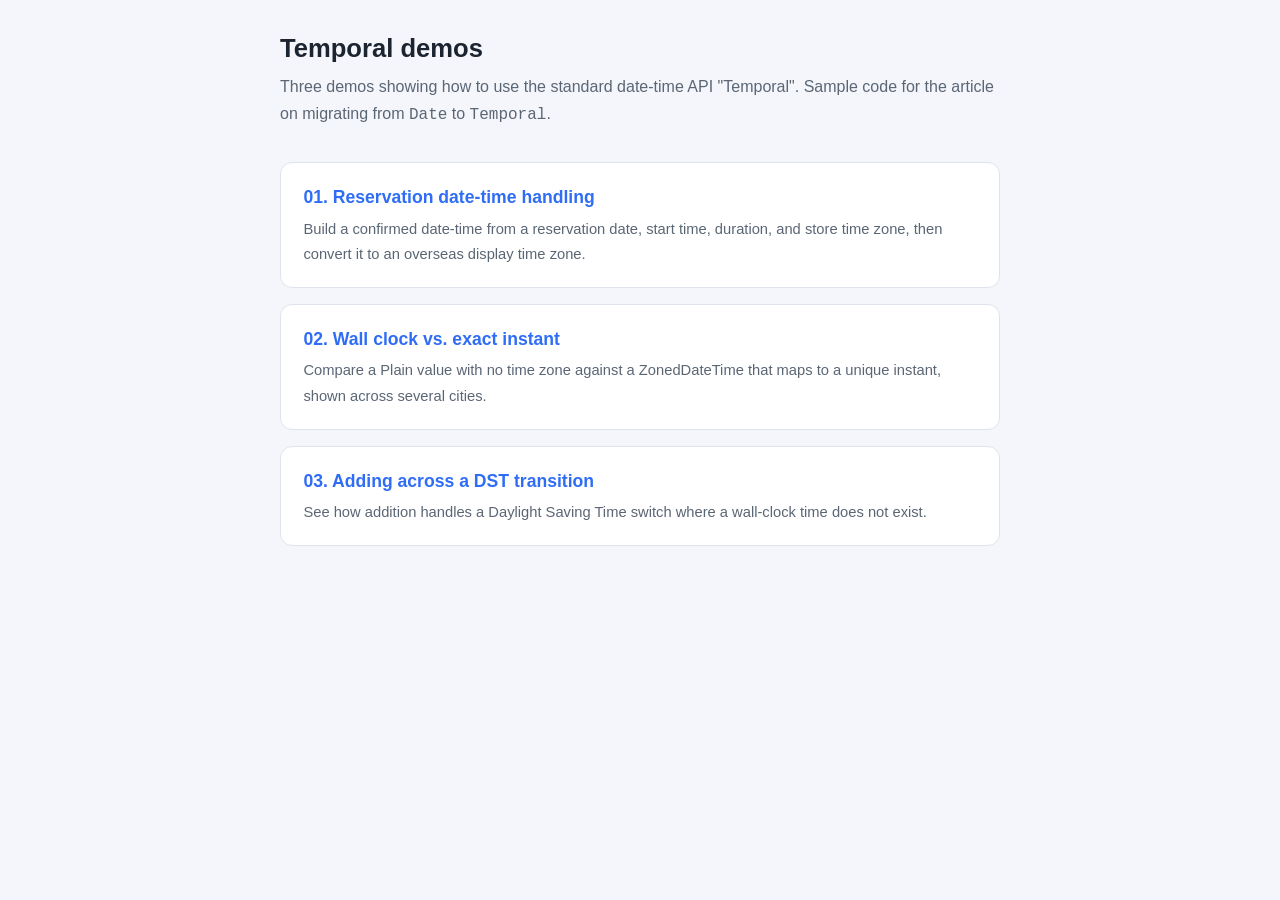
==== docs/index.html @ 98691eb5 "Temporalのデモを作成" ====
<!doctype html>
<html lang="en">
  <head>
    <meta charset="UTF-8" />
    <meta name="viewport" content="width=device-width, initial-scale=1" />
    <title>Temporal demos | ICS MEDIA</title>
    <link rel="stylesheet" href="base.css" />
  </head>
  <body>
    <div class="wrap">
      <h1>Temporal demos</h1>
      <p class="lead">
        Three demos showing how to use the standard date-time API "Temporal". Sample code for the article on migrating from <code>Date</code> to <code>Temporal</code>.
      </p>
      <ul class="cards">
        <li>
          <a href="01_reservation/">
            <h2>01. Reservation date-time handling</h2>
            <p>
              Build a confirmed date-time from a reservation date, start time, duration, and store time zone, then convert it to an overseas display time zone.
            </p>
          </a>
        </li>
        <li>
          <a href="02_clock-instant/">
            <h2>02. Wall clock vs. exact instant</h2>
            <p>
              Compare a Plain value with no time zone against a ZonedDateTime that maps to a unique instant, shown across several cities.
            </p>
          </a>
        </li>
        <li>
          <a href="03_dst/">
            <h2>03. Adding across a DST transition</h2>
            <p>
              See how addition handles a Daylight Saving Time switch where a wall-clock time does not exist.
            </p>
          </a>
        </li>
      </ul>
    </div>
  </body>
</html>
---- docs/base.css ----
:root {
  --bg: #f4f6fb;
  --panel: #ffffff;
  --text: #1b2430;
  --muted: #5b6675;
  --border: #dfe4ec;
  --accent: #2f6df6;
  --accent-weak: #e8effe;
  --code-bg: #0f1729;
  --code-text: #e6edf6;
  --ok: #1a9d6b;
  color-scheme: light dark;
}

@media (prefers-color-scheme: dark) {
  :root {
    --bg: #10151f;
    --panel: #1a212e;
    --text: #e7ecf3;
    --muted: #9aa6b6;
    --border: #2b3342;
    --accent: #6d9bff;
    --accent-weak: #1e2940;
    --code-bg: #0b1120;
    --code-text: #e6edf6;
    --ok: #45c391;
  }
}

*,
*::before,
*::after {
  box-sizing: border-box;
  margin: 0;
  padding: 0;
}

body {
  font-family:
    "Helvetica Neue", Arial, "Hiragino Kaku Gothic ProN", "Hiragino Sans",
    "Noto Sans JP", sans-serif;
  line-height: 1.7;
  color: var(--text);
  background: var(--bg);
  padding: 2rem 1rem 4rem;
}

.wrap {
  max-width: 720px;
  margin: 0 auto;
}

.site-nav {
  max-width: 720px;
  margin: 0 auto 1.5rem;
  font-size: 0.9rem;
}

.site-nav a {
  color: var(--accent);
  text-decoration: none;
}

.site-nav a:hover {
  text-decoration: underline;
}

h1 {
  font-size: 1.6rem;
  line-height: 1.3;
  margin-bottom: 0.5rem;
}

.lead {
  color: var(--muted);
  margin-bottom: 2rem;
}

.panel {
  background: var(--panel);
  border: 1px solid var(--border);
  border-radius: 12px;
  padding: 1.5rem;
  margin-bottom: 1.5rem;
}

.field {
  display: grid;
  gap: 0.35rem;
  margin-bottom: 1.1rem;
}

.field label {
  font-weight: 600;
  font-size: 0.95rem;
}

input,
select,
button {
  font: inherit;
  color: inherit;
  padding: 0.55rem 0.7rem;
  border: 1px solid var(--border);
  border-radius: 8px;
  background: var(--bg);
}

button {
  cursor: pointer;
  background: var(--accent);
  color: #fff;
  border-color: transparent;
  font-weight: 600;
}

button:hover {
  filter: brightness(1.05);
}

.result {
  display: grid;
  grid-template-columns: auto 1fr;
  gap: 0.4rem 1rem;
  align-items: baseline;
}

.result dt {
  color: var(--muted);
  font-size: 0.9rem;
  white-space: nowrap;
}

.result dd {
  font-variant-numeric: tabular-nums;
  word-break: break-all;
}

.result dd.mono,
code {
  font-family: "SFMono-Regular", Consolas, "Liberation Mono", Menlo, monospace;
}

.big {
  font-size: 1.25rem;
  font-weight: 700;
  color: var(--accent);
}

pre {
  background: var(--code-bg);
  color: var(--code-text);
  padding: 1rem 1.1rem;
  border-radius: 10px;
  overflow-x: auto;
  font-size: 0.85rem;
  line-height: 1.6;
  font-family: "SFMono-Regular", Consolas, "Liberation Mono", Menlo, monospace;
}

.note {
  font-size: 0.85rem;
  color: var(--muted);
  margin-top: 0.75rem;
}

.badge {
  display: inline-block;
  font-size: 0.75rem;
  font-weight: 700;
  padding: 0.15rem 0.55rem;
  border-radius: 999px;
  background: var(--accent-weak);
  color: var(--accent);
  vertical-align: middle;
}

.cards {
  display: grid;
  gap: 1rem;
  list-style: none;
}

.cards a {
  display: block;
  text-decoration: none;
  color: inherit;
  background: var(--panel);
  border: 1px solid var(--border);
  border-radius: 12px;
  padding: 1.25rem 1.4rem;
  transition: border-color 0.15s;
}

.cards a:hover {
  border-color: var(--accent);
}

.cards h2 {
  font-size: 1.1rem;
  margin-bottom: 0.25rem;
  color: var(--accent);
}

.cards p {
  color: var(--muted);
  font-size: 0.92rem;
}
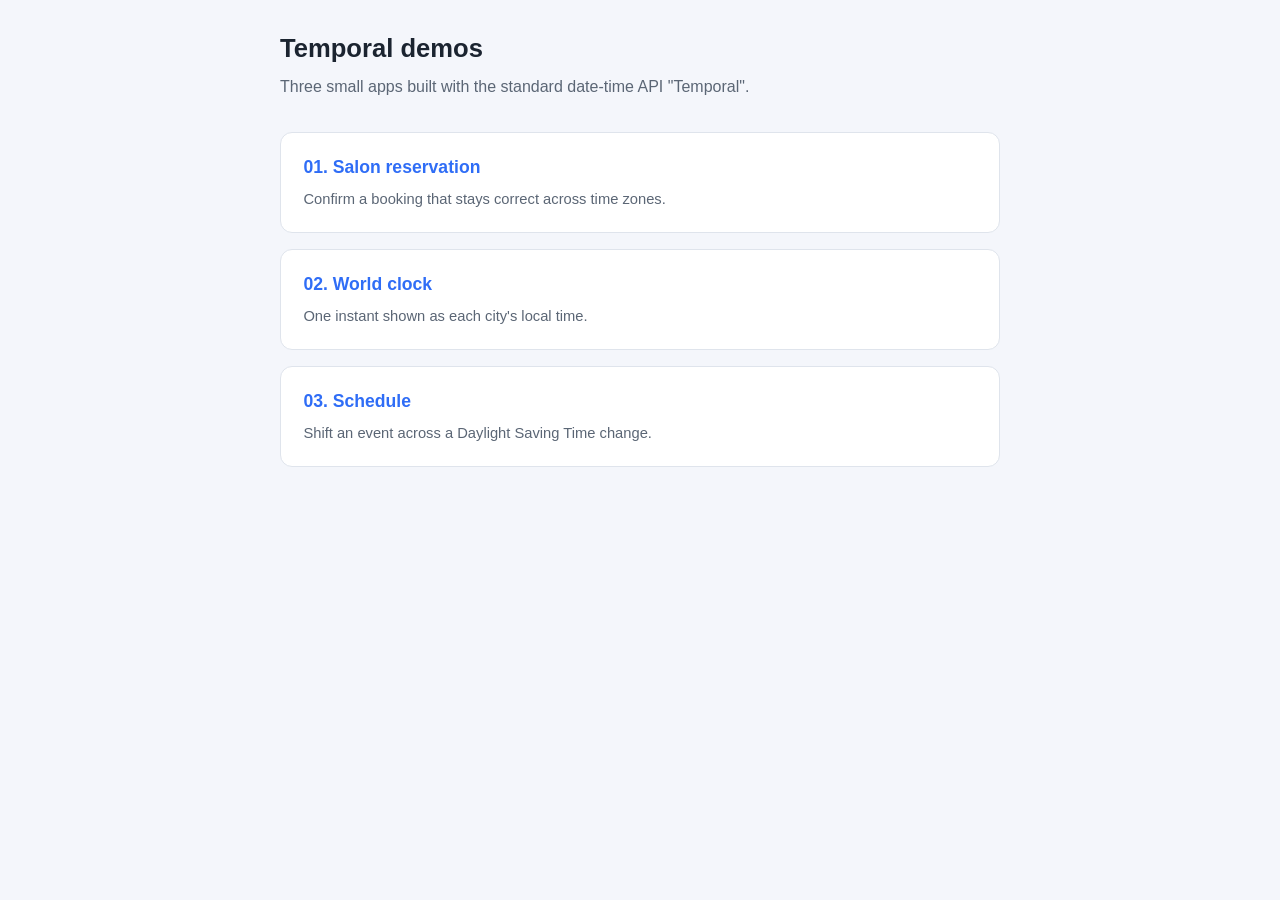
==== commit c0d73c7a: "デモ修正" ====
--- a/docs/index.html
+++ b/docs/index.html
@@ -10,31 +10,25 @@
     <div class="wrap">
       <h1>Temporal demos</h1>
       <p class="lead">
-        Three demos showing how to use the standard date-time API "Temporal". Sample code for the article on migrating from <code>Date</code> to <code>Temporal</code>.
+        Three small apps built with the standard date-time API "Temporal".
       </p>
       <ul class="cards">
         <li>
           <a href="01_reservation/">
-            <h2>01. Reservation date-time handling</h2>
-            <p>
-              Build a confirmed date-time from a reservation date, start time, duration, and store time zone, then convert it to an overseas display time zone.
-            </p>
+            <h2>01. Salon reservation</h2>
+            <p>Confirm a booking that stays correct across time zones.</p>
           </a>
         </li>
         <li>
           <a href="02_clock-instant/">
-            <h2>02. Wall clock vs. exact instant</h2>
-            <p>
-              Compare a Plain value with no time zone against a ZonedDateTime that maps to a unique instant, shown across several cities.
-            </p>
+            <h2>02. World clock</h2>
+            <p>One instant shown as each city's local time.</p>
           </a>
         </li>
         <li>
           <a href="03_dst/">
-            <h2>03. Adding across a DST transition</h2>
-            <p>
-              See how addition handles a Daylight Saving Time switch where a wall-clock time does not exist.
-            </p>
+            <h2>03. Schedule</h2>
+            <p>Shift an event across a Daylight Saving Time change.</p>
           </a>
         </li>
       </ul>
--- a/docs/base.css
+++ b/docs/base.css
@@ -36,9 +36,8 @@
 }
 
 body {
-  font-family:
-    "Helvetica Neue", Arial, "Hiragino Kaku Gothic ProN", "Hiragino Sans",
-    "Noto Sans JP", sans-serif;
+  font-family: "Helvetica Neue", Arial, "Hiragino Kaku Gothic ProN",
+    "Hiragino Sans", "Noto Sans JP", sans-serif;
   line-height: 1.7;
   color: var(--text);
   background: var(--bg);
@@ -106,6 +105,16 @@
   background: var(--bg);
 }
 
+/* ネイティブの矢印は右端に張り付くため、date/timeのピッカーアイコンと右位置を揃えた自前の矢印にする */
+select {
+  appearance: none;
+  -webkit-appearance: none;
+  padding-right: 2rem;
+  background-image: url("data:image/svg+xml,%3Csvg xmlns='http://www.w3.org/2000/svg' width='12' height='12' viewBox='0 0 12 12'%3E%3Cpath d='M2 4.5l4 4 4-4' fill='none' stroke='%23888888' stroke-width='1.5' stroke-linecap='round' stroke-linejoin='round'/%3E%3C/svg%3E");
+  background-repeat: no-repeat;
+  background-position: right 0.7rem center;
+}
+
 button {
   cursor: pointer;
   background: var(--accent);
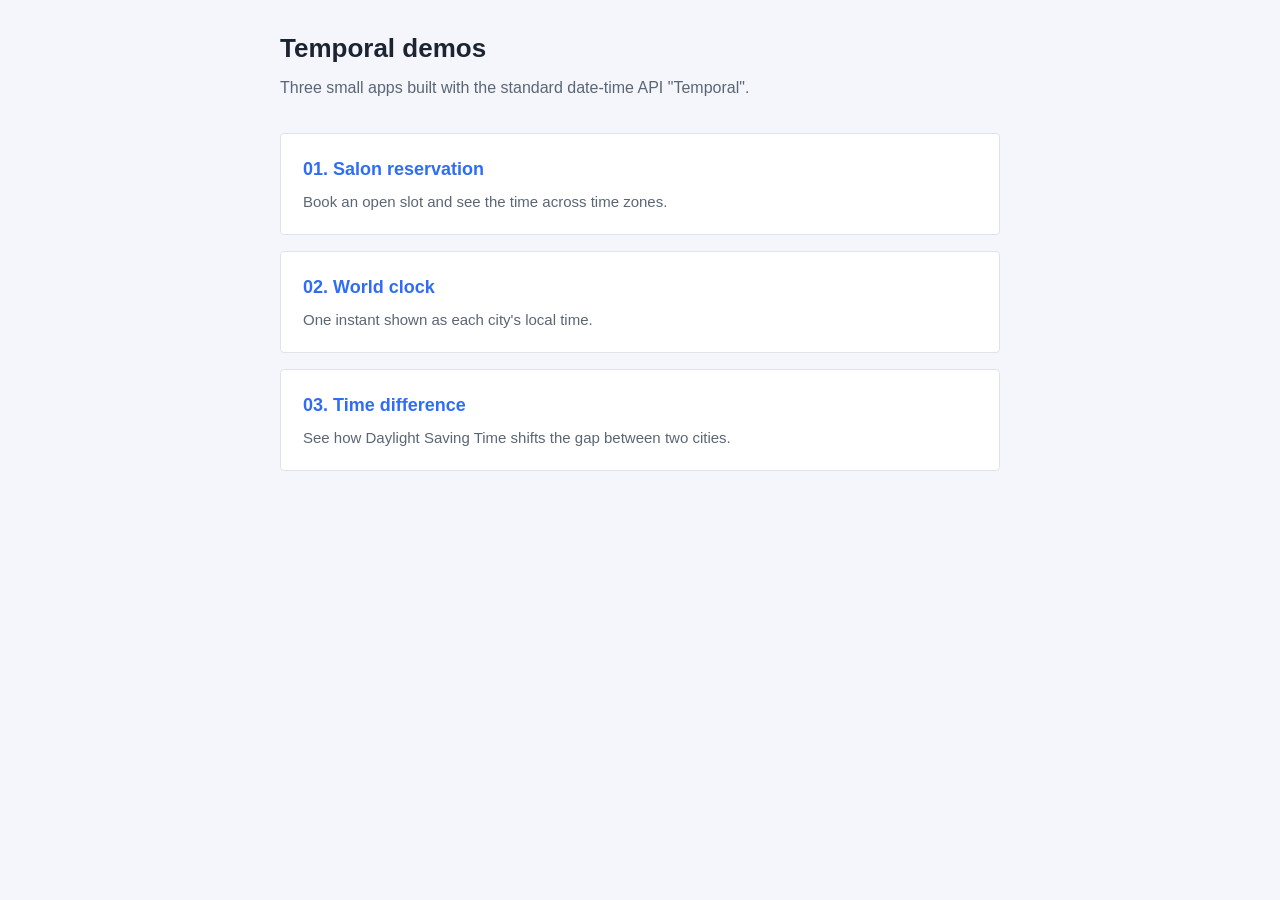
==== commit 2fb4c810: "デモの修正、リッチ化" ====
--- a/docs/index.html
+++ b/docs/index.html
@@ -16,7 +16,7 @@
         <li>
           <a href="01_reservation/">
             <h2>01. Salon reservation</h2>
-            <p>Confirm a booking that stays correct across time zones.</p>
+            <p>Book an open slot and see the time across time zones.</p>
           </a>
         </li>
         <li>
@@ -27,8 +27,8 @@
         </li>
         <li>
           <a href="03_dst/">
-            <h2>03. Schedule</h2>
-            <p>Shift an event across a Daylight Saving Time change.</p>
+            <h2>03. Time difference</h2>
+            <p>See how Daylight Saving Time shifts the gap between two cities.</p>
           </a>
         </li>
       </ul>
--- a/docs/base.css
+++ b/docs/base.css
@@ -8,7 +8,6 @@
   --accent-weak: #e8effe;
   --code-bg: #0f1729;
   --code-text: #e6edf6;
-  --ok: #1a9d6b;
   color-scheme: light dark;
 }
 
@@ -23,7 +22,6 @@
     --accent-weak: #1e2940;
     --code-bg: #0b1120;
     --code-text: #e6edf6;
-    --ok: #45c391;
   }
 }
 
@@ -41,7 +39,7 @@
   line-height: 1.7;
   color: var(--text);
   background: var(--bg);
-  padding: 2rem 1rem 4rem;
+  padding: 32px 16px 64px;
 }
 
 .wrap {
@@ -51,47 +49,47 @@
 
 .site-nav {
   max-width: 720px;
-  margin: 0 auto 1.5rem;
-  font-size: 0.9rem;
-}
-
-.site-nav a {
-  color: var(--accent);
-  text-decoration: none;
-}
-
-.site-nav a:hover {
-  text-decoration: underline;
+  margin: 0 auto 24px;
+  font-size: 14px;
+
+  a {
+    color: var(--accent);
+    text-decoration: none;
+
+    &:hover {
+      text-decoration: underline;
+    }
+  }
 }
 
 h1 {
-  font-size: 1.6rem;
+  font-size: 26px;
   line-height: 1.3;
-  margin-bottom: 0.5rem;
+  margin-bottom: 8px;
 }
 
 .lead {
   color: var(--muted);
-  margin-bottom: 2rem;
+  margin-bottom: 32px;
 }
 
 .panel {
   background: var(--panel);
   border: 1px solid var(--border);
-  border-radius: 12px;
-  padding: 1.5rem;
-  margin-bottom: 1.5rem;
+  border-radius: 4px;
+  padding: 24px;
+  margin-bottom: 24px;
 }
 
 .field {
   display: grid;
-  gap: 0.35rem;
-  margin-bottom: 1.1rem;
-}
-
-.field label {
-  font-weight: 600;
-  font-size: 0.95rem;
+  gap: 6px;
+  margin-bottom: 18px;
+
+  label {
+    font-weight: bold;
+    font-size: 15px;
+  }
 }
 
 input,
@@ -99,9 +97,9 @@
 button {
   font: inherit;
   color: inherit;
-  padding: 0.55rem 0.7rem;
+  padding: 9px 11px;
   border: 1px solid var(--border);
-  border-radius: 8px;
+  border-radius: 4px;
   background: var(--bg);
 }
 
@@ -109,10 +107,10 @@
 select {
   appearance: none;
   -webkit-appearance: none;
-  padding-right: 2rem;
+  padding-right: 32px;
   background-image: url("data:image/svg+xml,%3Csvg xmlns='http://www.w3.org/2000/svg' width='12' height='12' viewBox='0 0 12 12'%3E%3Cpath d='M2 4.5l4 4 4-4' fill='none' stroke='%23888888' stroke-width='1.5' stroke-linecap='round' stroke-linejoin='round'/%3E%3C/svg%3E");
   background-repeat: no-repeat;
-  background-position: right 0.7rem center;
+  background-position: right 11px center;
 }
 
 button {
@@ -120,29 +118,29 @@
   background: var(--accent);
   color: #fff;
   border-color: transparent;
-  font-weight: 600;
-}
-
-button:hover {
-  filter: brightness(1.05);
+  font-weight: bold;
+
+  &:hover {
+    filter: brightness(1.05);
+  }
 }
 
 .result {
   display: grid;
   grid-template-columns: auto 1fr;
-  gap: 0.4rem 1rem;
+  gap: 6px 16px;
   align-items: baseline;
-}
-
-.result dt {
-  color: var(--muted);
-  font-size: 0.9rem;
-  white-space: nowrap;
-}
-
-.result dd {
-  font-variant-numeric: tabular-nums;
-  word-break: break-all;
+
+  dt {
+    color: var(--muted);
+    font-size: 14px;
+    white-space: nowrap;
+  }
+
+  dd {
+    font-variant-numeric: tabular-nums;
+    word-break: break-all;
+  }
 }
 
 .result dd.mono,
@@ -151,67 +149,56 @@
 }
 
 .big {
-  font-size: 1.25rem;
-  font-weight: 700;
+  font-size: 20px;
+  font-weight: bold;
   color: var(--accent);
 }
 
 pre {
   background: var(--code-bg);
   color: var(--code-text);
-  padding: 1rem 1.1rem;
-  border-radius: 10px;
+  padding: 16px 18px;
+  border-radius: 4px;
   overflow-x: auto;
-  font-size: 0.85rem;
+  font-size: 14px;
   line-height: 1.6;
   font-family: "SFMono-Regular", Consolas, "Liberation Mono", Menlo, monospace;
 }
 
 .note {
-  font-size: 0.85rem;
+  font-size: 14px;
   color: var(--muted);
-  margin-top: 0.75rem;
-}
-
-.badge {
-  display: inline-block;
-  font-size: 0.75rem;
-  font-weight: 700;
-  padding: 0.15rem 0.55rem;
-  border-radius: 999px;
-  background: var(--accent-weak);
-  color: var(--accent);
-  vertical-align: middle;
+  margin-top: 12px;
 }
 
 .cards {
   display: grid;
-  gap: 1rem;
+  gap: 16px;
   list-style: none;
-}
-
-.cards a {
-  display: block;
-  text-decoration: none;
-  color: inherit;
-  background: var(--panel);
-  border: 1px solid var(--border);
-  border-radius: 12px;
-  padding: 1.25rem 1.4rem;
-  transition: border-color 0.15s;
-}
-
-.cards a:hover {
-  border-color: var(--accent);
-}
-
-.cards h2 {
-  font-size: 1.1rem;
-  margin-bottom: 0.25rem;
-  color: var(--accent);
-}
-
-.cards p {
-  color: var(--muted);
-  font-size: 0.92rem;
-}
+
+  a {
+    display: block;
+    text-decoration: none;
+    color: inherit;
+    background: var(--panel);
+    border: 1px solid var(--border);
+    border-radius: 4px;
+    padding: 20px 22px;
+    transition: border-color 0.15s;
+
+    &:hover {
+      border-color: var(--accent);
+    }
+  }
+
+  h2 {
+    font-size: 18px;
+    margin-bottom: 4px;
+    color: var(--accent);
+  }
+
+  p {
+    color: var(--muted);
+    font-size: 15px;
+  }
+}
